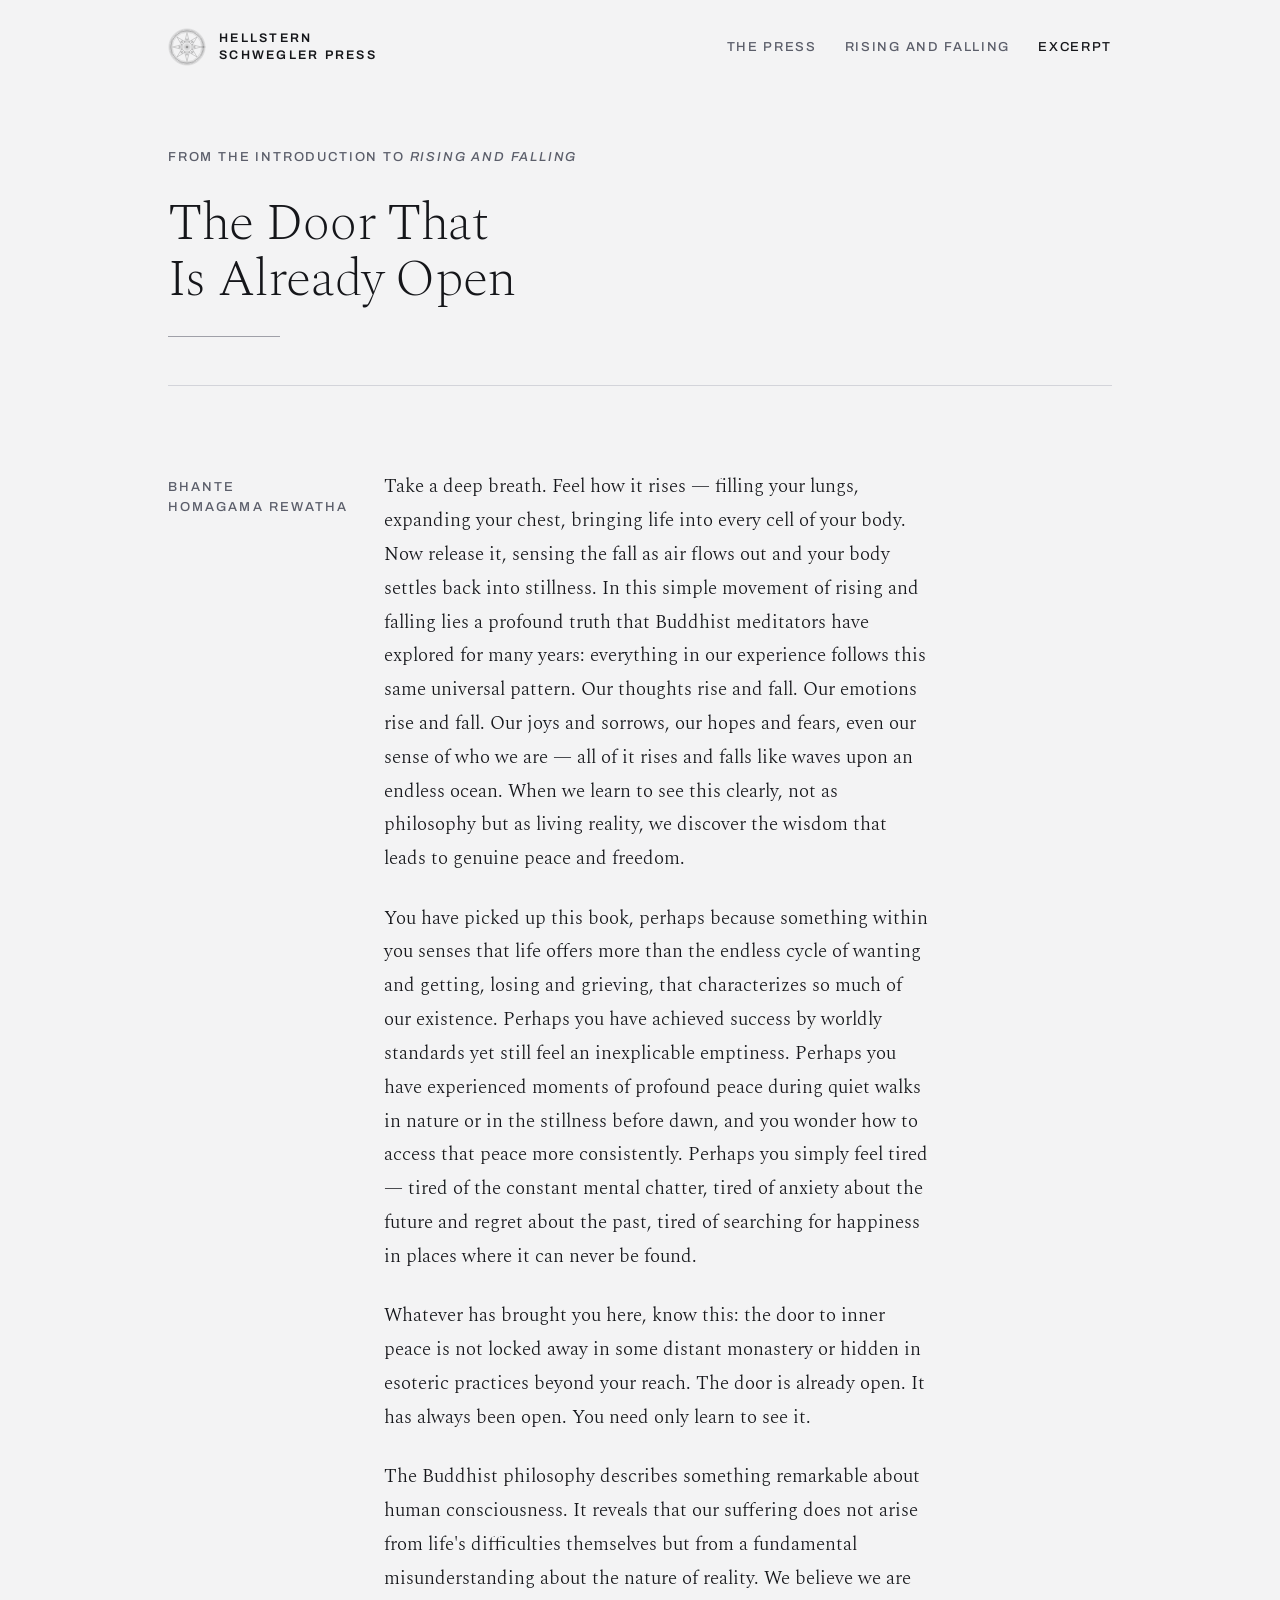
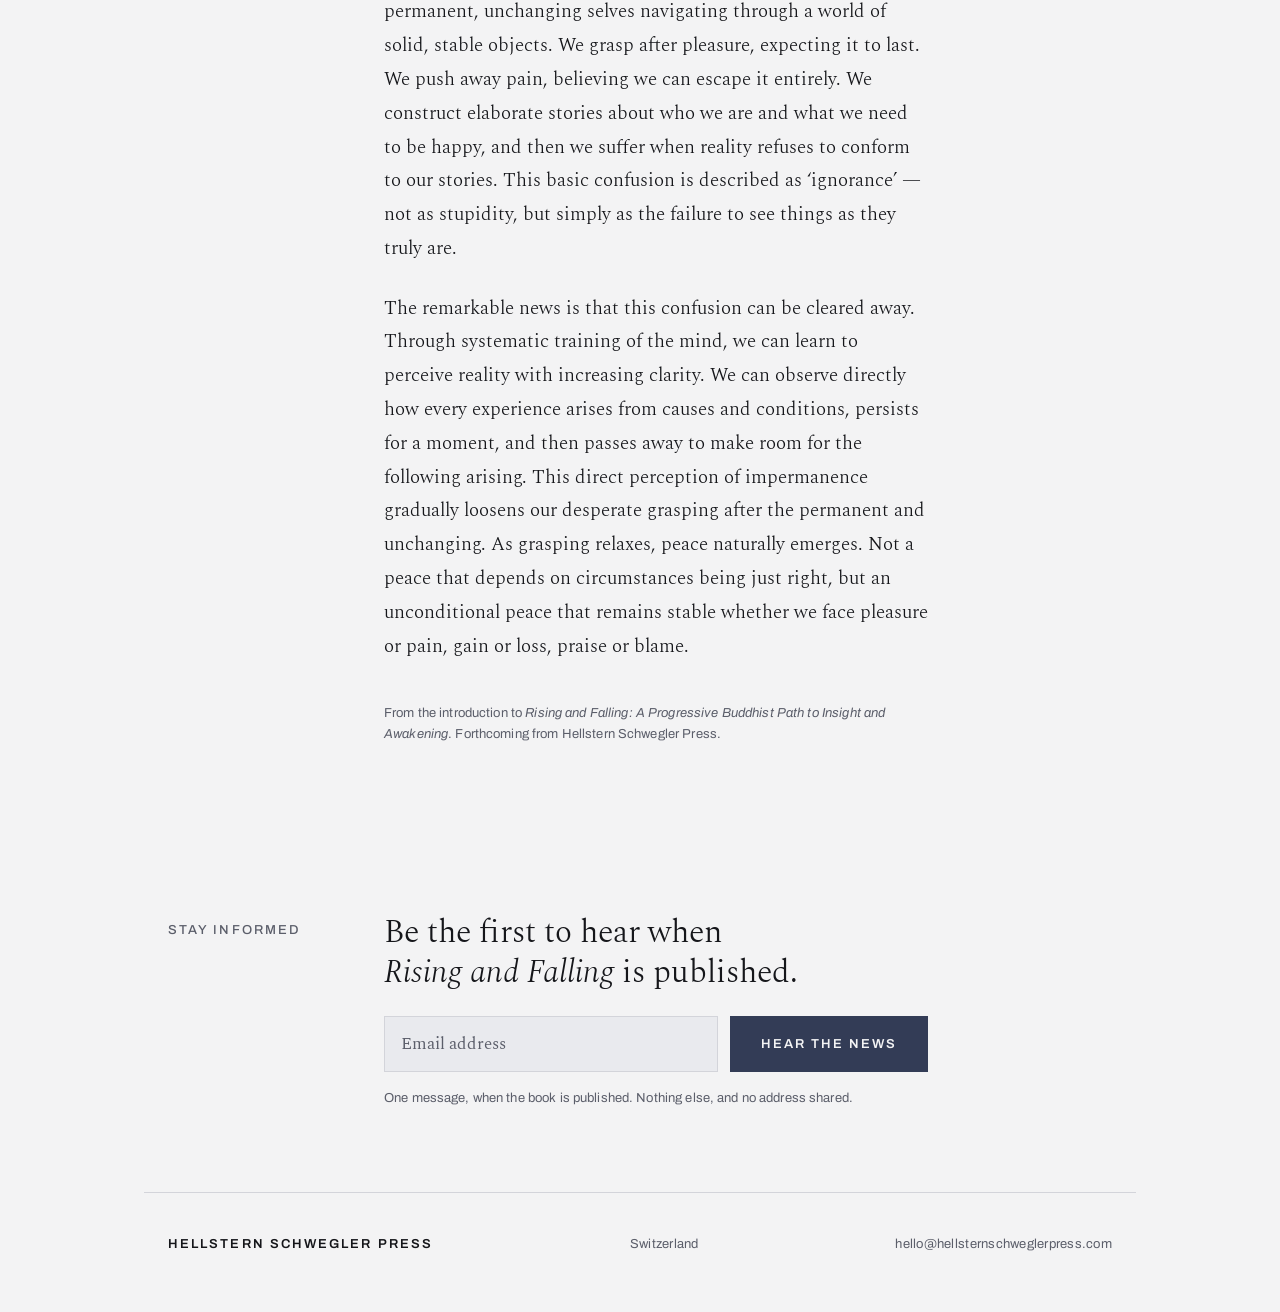
==== excerpt.html @ 14abaf6c "Hellstern Schwegler Press website Three static pages: the press, a coming soon page for Rising and F" ====
<!doctype html>
<html lang="en">
<head>
<meta charset="utf-8">
<meta name="viewport" content="width=device-width, initial-scale=1, viewport-fit=cover">
<title>The Door That Is Already Open</title>
<meta name="description" content="An excerpt from the introduction to Rising and Falling by Bhante Homagama Rewatha.">
<link rel="icon" href="assets/img/star-mandala-mono.svg">
<link rel="preconnect" href="https://fonts.googleapis.com">
<link rel="preconnect" href="https://fonts.gstatic.com" crossorigin>
<link rel="stylesheet" href="https://fonts.googleapis.com/css2?family=Archivo:wght@400;500;600&family=Spectral:ital,wght@0,200;0,300;0,400;1,300;1,400&display=swap">
<link rel="stylesheet" href="assets/css/site.css">
<meta property="og:title" content="The Door That Is Already Open">
<meta property="og:description" content="An excerpt from Rising and Falling by Bhante Homagama Rewatha.">
</head>
<body>

<header class="frame masthead">
  <a class="mark" href="index.html">
    <img src="assets/img/star-mandala-mono.svg" alt="" width="1000" height="1000">
    <span class="mark__name">Hellstern Schwegler Press</span>
  </a>
  <nav aria-label="Primary">
    <a href="index.html">The Press</a>
    <a href="rising-and-falling.html">Rising and Falling</a>
    <a href="excerpt.html" aria-current="page">Excerpt</a>
  </nav>
</header>

<main class="frame">

  <div class="hero" style="padding-block:clamp(3rem,7vw,5rem) clamp(2rem,4vw,3rem)">
    <p class="meta" style="margin:0">From the introduction to <em>Rising and Falling</em></p>
    <h1 class="t-display" style="max-width:16ch">The Door That Is Already Open</h1>
    <div class="breath" aria-hidden="true"></div>
  </div>

  <article class="section" style="border-top:1px solid var(--rule)">
    <p class="section__label">Bhante Homagama&nbsp;Rewatha</p>
    <div class="section__body">
      <div class="excerpt" style="border-left:0;padding-left:0">

        <p>
          Take a deep breath. Feel how it rises — filling your lungs, expanding
          your chest, bringing life into every cell of your body. Now release it,
          sensing the fall as air flows out and your body settles back into
          stillness. In this simple movement of rising and falling lies a profound
          truth that Buddhist meditators have explored for many years: everything
          in our experience follows this same universal pattern. Our thoughts rise
          and fall. Our emotions rise and fall. Our joys and sorrows, our hopes and
          fears, even our sense of who we are — all of it rises and falls like
          waves upon an endless ocean. When we learn to see this clearly, not as
          philosophy but as living reality, we discover the wisdom that leads to
          genuine peace and freedom.
        </p>

        <p>
          You have picked up this book, perhaps because something within you senses
          that life offers more than the endless cycle of wanting and getting,
          losing and grieving, that characterizes so much of our existence. Perhaps
          you have achieved success by worldly standards yet still feel an
          inexplicable emptiness. Perhaps you have experienced moments of profound
          peace during quiet walks in nature or in the stillness before dawn, and
          you wonder how to access that peace more consistently. Perhaps you simply
          feel tired — tired of the constant mental chatter, tired of anxiety about
          the future and regret about the past, tired of searching for happiness in
          places where it can never be found.
        </p>

        <p>
          Whatever has brought you here, know this: the door to inner peace is not
          locked away in some distant monastery or hidden in esoteric practices
          beyond your reach. The door is already open. It has always been open. You
          need only learn to see it.
        </p>

        <p>
          The Buddhist philosophy describes something remarkable about human
          consciousness. It reveals that our suffering does not arise from life's
          difficulties themselves but from a fundamental misunderstanding about the
          nature of reality. We believe we are permanent, unchanging selves
          navigating through a world of solid, stable objects. We grasp after
          pleasure, expecting it to last. We push away pain, believing we can
          escape it entirely. We construct elaborate stories about who we are and
          what we need to be happy, and then we suffer when reality refuses to
          conform to our stories. This basic confusion is described as
          &lsquo;ignorance&rsquo; — not as stupidity, but simply as the failure to
          see things as they truly are.
        </p>

        <p>
          The remarkable news is that this confusion can be cleared away. Through
          systematic training of the mind, we can learn to perceive reality with
          increasing clarity. We can observe directly how every experience arises
          from causes and conditions, persists for a moment, and then passes away
          to make room for the following arising. This direct perception of
          impermanence gradually loosens our desperate grasping after the permanent
          and unchanging. As grasping relaxes, peace naturally emerges. Not a peace
          that depends on circumstances being just right, but an unconditional
          peace that remains stable whether we face pleasure or pain, gain or loss,
          praise or blame.
        </p>

      </div>

      <p class="signup__note" style="margin-top:2.5rem">
        From the introduction to <em>Rising and Falling: A Progressive Buddhist Path
        to Insight and Awakening</em>. Forthcoming from Hellstern Schwegler Press.
      </p>
    </div>
  </article>

  <section class="section" id="hear-the-news" aria-labelledby="s-news">
    <h2 class="section__label" id="s-news">Stay informed</h2>
    <div class="section__body signup">
      <h3 class="t-head">Be the first to hear when <em>Rising and Falling</em> is published.</h3>
      <form data-signup novalidate>
        <label class="visually-hidden" for="email-excerpt">Email address</label>
        <div class="signup__form">
          <input id="email-excerpt" type="email" name="email" placeholder="Email address"
                 autocomplete="email" required>
          <button class="btn" type="submit">Hear the news</button>
        </div>
        <div class="hp" aria-hidden="true">
          <label for="website-excerpt">Leave this empty</label>
          <input id="website-excerpt" type="text" name="website" tabindex="-1" autocomplete="off">
        </div>
      </form>
      <p class="signup__status" data-signup-status role="status" aria-live="polite"></p>
      <p class="signup__note">
        One message, when the book is published. Nothing else, and no address shared.
      </p>
    </div>
  </section>

</main>

<footer class="frame colophon">
  <span class="colophon__name">Hellstern Schwegler Press</span>
  <span>Switzerland</span>
  <a href="#" data-contact="show">Contact</a>
</footer>

<script src="assets/js/config.js"></script>
<script src="assets/js/signup.js"></script>
</body>
</html>
---- assets/css/site.css ----
/* ===========================================================================
   Hellstern Schwegler Press — site stylesheet
   Palette note: the accent is not a decorative choice. #333C56 is sampled
   from the blue-black ballpoint ink in Bhante Rewatha's own notebook pages.
   =========================================================================== */

:root {
  /* light — cool Swiss paper stock, neutrals biased toward the ink */
  --paper:      #F3F3F4;
  --paper-2:    #E9EAEE;
  --ink:        #15161A;
  --ink-soft:   #5B5E6A;
  --pen:        #333C56;
  --pen-hover:  #1F2740;
  --rule:       #D3D4DA;
  --cover:      #FBFBFC;
  --cover-rule: #DBDCE2;
  --book-shadow: 0 1px 1px rgba(21,22,26,.05), 0 20px 44px -20px rgba(21,22,26,.30);
  --logo-invert: 0;

  --measure: 34rem;
  --frame: 62rem;
  --label-col: 10rem;

  --step--1: 0.8125rem;
  --step-0:  1.0625rem;
  --step-1:  1.1875rem;
  --step-2:  clamp(1.5rem, 1.1rem + 1.6vw, 2rem);
  --step-3:  clamp(2rem, 1.3rem + 3vw, 3.25rem);

  --serif: "Spectral", "Iowan Old Style", "Palatino Linotype", Palatino, Georgia, serif;
  --grotesk: "Archivo", "Helvetica Neue", Helvetica, Arial, sans-serif;
}

@media (prefers-color-scheme: dark) {
  :root:not([data-theme="light"]) {
    --paper:      #131418;
    --paper-2:    #1C1E24;
    --ink:        #E8E8EA;
    --ink-soft:   #9B9EAB;
    --pen:        #A9B2CC;
    --pen-hover:  #C7CEE4;
    --rule:       #2C2E36;
    --cover:      #1E212A;
    --cover-rule: #363A47;
    --book-shadow: 0 1px 1px rgba(0,0,0,.45), 0 20px 44px -20px rgba(0,0,0,.8);
    --logo-invert: 1;
  }
}

:root[data-theme="dark"] {
  --paper:      #131418;
  --paper-2:    #1C1E24;
  --ink:        #E8E8EA;
  --ink-soft:   #9B9EAB;
  --pen:        #A9B2CC;
  --pen-hover:  #C7CEE4;
  --rule:       #2C2E36;
  --cover:      #1E212A;
  --cover-rule: #363A47;
  --book-shadow: 0 1px 1px rgba(0,0,0,.45), 0 20px 44px -20px rgba(0,0,0,.8);
  --logo-invert: 1;
}

*, *::before, *::after { box-sizing: border-box; }

html { -webkit-text-size-adjust: 100%; }

body {
  margin: 0;
  background: var(--paper);
  color: var(--ink);
  font-family: var(--serif);
  font-size: var(--step-0);
  font-weight: 400;
  line-height: 1.72;
  -webkit-font-smoothing: antialiased;
  text-rendering: optimizeLegibility;
}

img { max-width: 100%; height: auto; display: block; }

a { color: var(--pen); text-decoration-thickness: 1px; text-underline-offset: 0.22em; }
a:hover { color: var(--pen-hover); }

:focus-visible {
  outline: 2px solid var(--pen);
  outline-offset: 3px;
  border-radius: 1px;
}

/* --- frame + section grid ------------------------------------------------ */

.frame {
  max-width: var(--frame);
  margin-inline: auto;
  padding-inline: 1.5rem;
}

.section {
  padding-block: clamp(3rem, 7vw, 5.25rem);
  border-top: 1px solid var(--rule);
}
.section:first-of-type { border-top: 0; }

/* Marginal running head — a Swiss editorial device, and it encodes the real
   section name rather than an invented number. Stacks above content on phones. */
.section__label {
  font-family: var(--grotesk);
  font-size: var(--step--1);
  font-weight: 500;
  letter-spacing: 0.16em;
  text-transform: uppercase;
  color: var(--ink-soft);
  margin: 0 0 1.25rem;
  line-height: 1.5;
}

.section__body { max-width: var(--measure); }
/* the author block carries a portrait beside its text and needs the extra room */
.section__body--wide { max-width: 42rem; }
.section__body > :first-child { margin-top: 0; }
.section__body > :last-child { margin-bottom: 0; }

@media (min-width: 60rem) {
  .section {
    display: grid;
    grid-template-columns: var(--label-col) minmax(0, 1fr);
    column-gap: 3.5rem;
  }
  .section__label { margin-bottom: 0; padding-top: 0.5rem; }
}

/* --- typography ---------------------------------------------------------- */

h1, h2, h3 { font-weight: 300; text-wrap: balance; }

.t-display {
  font-size: var(--step-3);
  font-weight: 200;
  line-height: 1.08;
  letter-spacing: -0.015em;
  margin: 0;
}

.t-head {
  font-size: var(--step-2);
  font-weight: 300;
  line-height: 1.24;
  margin: 0 0 1rem;
}

p { margin: 0 0 1.35em; }

.lede {
  font-size: var(--step-1);
  font-weight: 300;
  line-height: 1.62;
  color: var(--ink);
}

.muted { color: var(--ink-soft); }

.meta {
  font-family: var(--grotesk);
  font-size: var(--step--1);
  font-weight: 500;
  letter-spacing: 0.14em;
  text-transform: uppercase;
  color: var(--ink-soft);
}

.visually-hidden {
  position: absolute; width: 1px; height: 1px;
  padding: 0; margin: -1px; overflow: hidden;
  clip: rect(0 0 0 0); white-space: nowrap; border: 0;
}

/* --- masthead ------------------------------------------------------------ */

.masthead {
  display: flex;
  align-items: center;
  justify-content: space-between;
  gap: 1.5rem;
  flex-wrap: wrap;
  padding-block: 1.75rem 0;
}

.mark {
  display: inline-flex;
  align-items: center;
  gap: 0.85rem;
  text-decoration: none;
  color: inherit;
}
.mark img {
  width: 2.35rem;
  height: 2.35rem;
  filter: invert(var(--logo-invert));
}
.mark__name {
  font-family: var(--grotesk);
  font-size: 0.78rem;
  font-weight: 600;
  letter-spacing: 0.18em;
  text-transform: uppercase;
  line-height: 1.35;
  max-width: 11rem;
}

.masthead nav {
  display: flex;
  gap: 0.9rem 1.5rem;
  flex-wrap: wrap;
}
@media (min-width: 45rem) { .masthead nav { gap: 1.75rem; } }
.masthead nav a {
  font-family: var(--grotesk);
  font-size: var(--step--1);
  font-weight: 500;
  letter-spacing: 0.13em;
  text-transform: uppercase;
  color: var(--ink-soft);
  text-decoration: none;
}
.masthead nav a:hover,
.masthead nav a[aria-current="page"] { color: var(--ink); }

/* --- hero ---------------------------------------------------------------- */

.hero {
  padding-block: clamp(3.5rem, 9vw, 7rem) clamp(3rem, 6vw, 4.5rem);
  display: flex;
  flex-direction: column;
  align-items: flex-start;
  gap: 1.75rem;
}

/* Bhante's own hand, lifted from the notebook pages of the illustrations. */
.hero__hand {
  width: min(100%, 30rem);
  filter: invert(var(--logo-invert));
}
.hero__byline {
  font-size: var(--step-1);
  font-weight: 300;
  font-style: italic;
  color: var(--ink-soft);
  margin: 0;
}

/* The one moving element on the page: a hairline that rises and falls at the
   pace of a slow breath — 4s in, 5.5s out. It is the book's title, drawn. */
.breath {
  width: 7rem;
  height: 1px;
  background: var(--ink-soft);
  opacity: 0.55;
  transform-origin: center;
  animation: breath 9.5s ease-in-out infinite;
}

@keyframes breath {
  0%   { transform: translateY(5px);  opacity: 0.30; }
  42%  { transform: translateY(-5px); opacity: 0.70; }
  100% { transform: translateY(5px);  opacity: 0.30; }
}

@media (prefers-reduced-motion: reduce) {
  .breath { animation: none; opacity: 0.55; transform: none; }
  * { animation-duration: 0.01ms !important; transition-duration: 0.01ms !important; }
}

.status {
  font-family: var(--grotesk);
  font-size: var(--step--1);
  font-weight: 500;
  letter-spacing: 0.22em;
  text-transform: uppercase;
  color: var(--ink);
  margin: 0;
}

/* --- buttons ------------------------------------------------------------- */

.btn {
  display: inline-block;
  font-family: var(--grotesk);
  font-size: var(--step--1);
  font-weight: 600;
  letter-spacing: 0.15em;
  text-transform: uppercase;
  padding: 0.9rem 1.9rem;
  border: 1px solid var(--pen);
  background: var(--pen);
  color: var(--paper);
  text-decoration: none;
  cursor: pointer;
  transition: background 160ms ease, border-color 160ms ease;
}
.btn:hover { background: var(--pen-hover); border-color: var(--pen-hover); color: var(--paper); }

.link-arrow {
  font-family: var(--grotesk);
  font-size: var(--step--1);
  font-weight: 500;
  letter-spacing: 0.12em;
  text-transform: uppercase;
  text-decoration: none;
  display: inline-flex;
  align-items: center;
  gap: 0.55rem;
}
.link-arrow::after { content: "→"; transition: transform 160ms ease; }
.link-arrow:hover::after { transform: translateX(3px); }

/* --- excerpt ------------------------------------------------------------- */

.excerpt {
  border-left: 1px solid var(--rule);
  padding-left: clamp(1.25rem, 4vw, 2.25rem);
  font-size: var(--step-1);
  font-weight: 300;
  line-height: 1.78;
}
.excerpt p:last-of-type { margin-bottom: 0; }

/* --- author -------------------------------------------------------------- */

.author {
  display: grid;
  gap: 1.75rem clamp(1.5rem, 4vw, 2.5rem);
  grid-template-columns: 1fr;
  align-items: start;
  max-width: 40rem;
}
@media (min-width: 34rem) {
  .author { grid-template-columns: 11rem minmax(0, 1fr); }
}

.portrait {
  aspect-ratio: 4 / 5;
  max-width: 100%;
  background: var(--paper-2);
  object-fit: cover;
  filter: grayscale(1) contrast(0.95);
}

.portrait--empty {
  display: grid;
  place-items: center;
  border: 1px solid var(--rule);
  color: var(--ink-soft);
  font-family: var(--grotesk);
  font-size: 0.68rem;
  font-weight: 500;
  letter-spacing: 0.14em;
  text-transform: uppercase;
  text-align: center;
  padding: 1rem;
  line-height: 1.6;
}

/* --- publication data ---------------------------------------------------- */

.coldata {
  display: grid;
  grid-template-columns: minmax(6.5rem, 9rem) minmax(0, 1fr);
  gap: 0.3rem 1.5rem;
  margin: 0;
  font-size: var(--step--1);
}
.coldata dt {
  font-family: var(--grotesk);
  font-weight: 500;
  letter-spacing: 0.12em;
  text-transform: uppercase;
  color: var(--ink-soft);
  padding-top: 0.28rem;
}
.coldata dd {
  margin: 0;
  font-family: var(--serif);
  font-size: var(--step-0);
  line-height: 1.6;
}

/* --- signup -------------------------------------------------------------- */

.signup { max-width: var(--measure); }

.signup__form {
  display: flex;
  flex-wrap: wrap;
  gap: 0.75rem;
  margin-top: 1.5rem;
}

.signup__form input[type="email"] {
  flex: 1 1 15rem;
  min-width: 0;
  font-family: var(--serif);
  font-size: var(--step-0);
  color: var(--ink);
  background: var(--paper-2);
  border: 1px solid var(--rule);
  padding: 0.85rem 1rem;
}
.signup__form input[type="email"]::placeholder { color: var(--ink-soft); opacity: 1; }
.signup__form input[type="email"]:focus { border-color: var(--pen); }

.signup__note {
  font-size: var(--step--1);
  color: var(--ink-soft);
  margin: 1rem 0 0;
  font-family: var(--grotesk);
  font-weight: 400;
  letter-spacing: 0.01em;
  line-height: 1.6;
}

.signup__status {
  margin: 1rem 0 0;
  font-size: var(--step-0);
  font-style: italic;
  color: var(--ink);
}
.signup__status[data-state="error"] { color: var(--ink); font-style: normal; }

/* honeypot */
.hp { position: absolute; left: -9999px; width: 1px; height: 1px; overflow: hidden; }

/* --- catalogue entry (press home) --------------------------------------- */

.entry {
  display: block;
  text-decoration: none;
  color: inherit;
  padding-block: 0.5rem;
}
.entry__hand {
  width: min(100%, 22rem);
  filter: invert(var(--logo-invert));
  margin-bottom: 1.1rem;
}
.entry:hover .link-arrow::after { transform: translateX(3px); }

/* --- colophon ------------------------------------------------------------ */

.colophon {
  border-top: 1px solid var(--rule);
  padding-block: 2.5rem 3.5rem;
  display: flex;
  flex-wrap: wrap;
  gap: 1.5rem 3rem;
  align-items: baseline;
  justify-content: space-between;
  font-family: var(--grotesk);
  font-size: var(--step--1);
  color: var(--ink-soft);
  letter-spacing: 0.02em;
}
.colophon a { color: var(--ink-soft); text-decoration: none; }
.colophon a:hover { color: var(--ink); }
.colophon__name {
  font-weight: 600;
  letter-spacing: 0.16em;
  text-transform: uppercase;
  color: var(--ink);
}


/* --- the book -------------------------------------------------------------
   Trim is 2:3 — the real 6 × 9 inch page size of the printed edition. Cover
   text is sized in container units, so one piece of markup holds up at hero
   size and at catalogue size without a second set of rules. */

.book {
  position: relative;
  width: min(100%, 21.5rem);
  margin: 0;
  container-type: inline-size;
}

.book--sm { width: min(100%, 13.5rem); }

.book__cover {
  position: relative;
  aspect-ratio: 2 / 3;
  max-width: 100%;
  background: var(--cover);
  border: 1px solid var(--cover-rule);
  box-shadow: var(--book-shadow);
}

/* the inset keyline a bound cover is usually blinded or foiled with */
.book__inner {
  position: absolute;
  inset: 6.5%;
  border: 1px solid var(--cover-rule);
  padding: 8% 7%;
  display: flex;
  flex-direction: column;
  align-items: center;
  justify-content: space-between;
  gap: 4cqw;
  text-align: center;
}

.book__spacer { height: 0; }

.book__title { margin: 0; font-weight: 300; line-height: 1; width: 100%; }

.book__hand {
  width: 88%;
  margin: 0 auto;
  filter: invert(var(--logo-invert));
}

.book__sub {
  display: block;
  margin: 6cqw auto 0;
  max-width: 24ch;
  font-family: var(--serif);
  font-style: italic;
  font-weight: 300;
  color: var(--ink-soft);
  font-size: 0.7rem;
  font-size: 3.4cqw;
  line-height: 1.5;
  letter-spacing: 0.01em;
}

.book__foot {
  display: flex;
  flex-direction: column;
  align-items: center;
}

.book__author {
  margin: 0;
  font-family: var(--grotesk);
  font-weight: 500;
  letter-spacing: 0.15em;
  text-transform: uppercase;
  color: var(--ink);
  font-size: 0.58rem;
  font-size: 2.9cqw;
  line-height: 1.6;
}

.book__mark {
  width: 12cqw;
  margin-top: 7cqw;
  opacity: 0.7;
  filter: invert(var(--logo-invert));
}

/* --- hero built around the book ------------------------------------------ */

.hero--book {
  display: grid;
  grid-template-columns: minmax(0, 1fr);
  gap: clamp(2.25rem, 5vw, 3.25rem);
  align-items: center;
  justify-items: start;
}

@media (min-width: 52rem) {
  .hero--book {
    grid-template-columns: minmax(0, 21.5rem) minmax(0, 1fr);
    gap: clamp(3rem, 7vw, 5rem);
  }
}

.hero__aside {
  display: flex;
  flex-direction: column;
  align-items: flex-start;
  gap: 1.75rem;
  max-width: 27rem;
}

/* --- catalogue entry, cover beside the note ------------------------------ */

.entry--book {
  display: grid;
  grid-template-columns: minmax(0, 1fr);
  gap: 1.75rem;
  align-items: start;
}

@media (min-width: 38rem) {
  .entry--book {
    grid-template-columns: 13.5rem minmax(0, 1fr);
    gap: 2.5rem;
  }
}
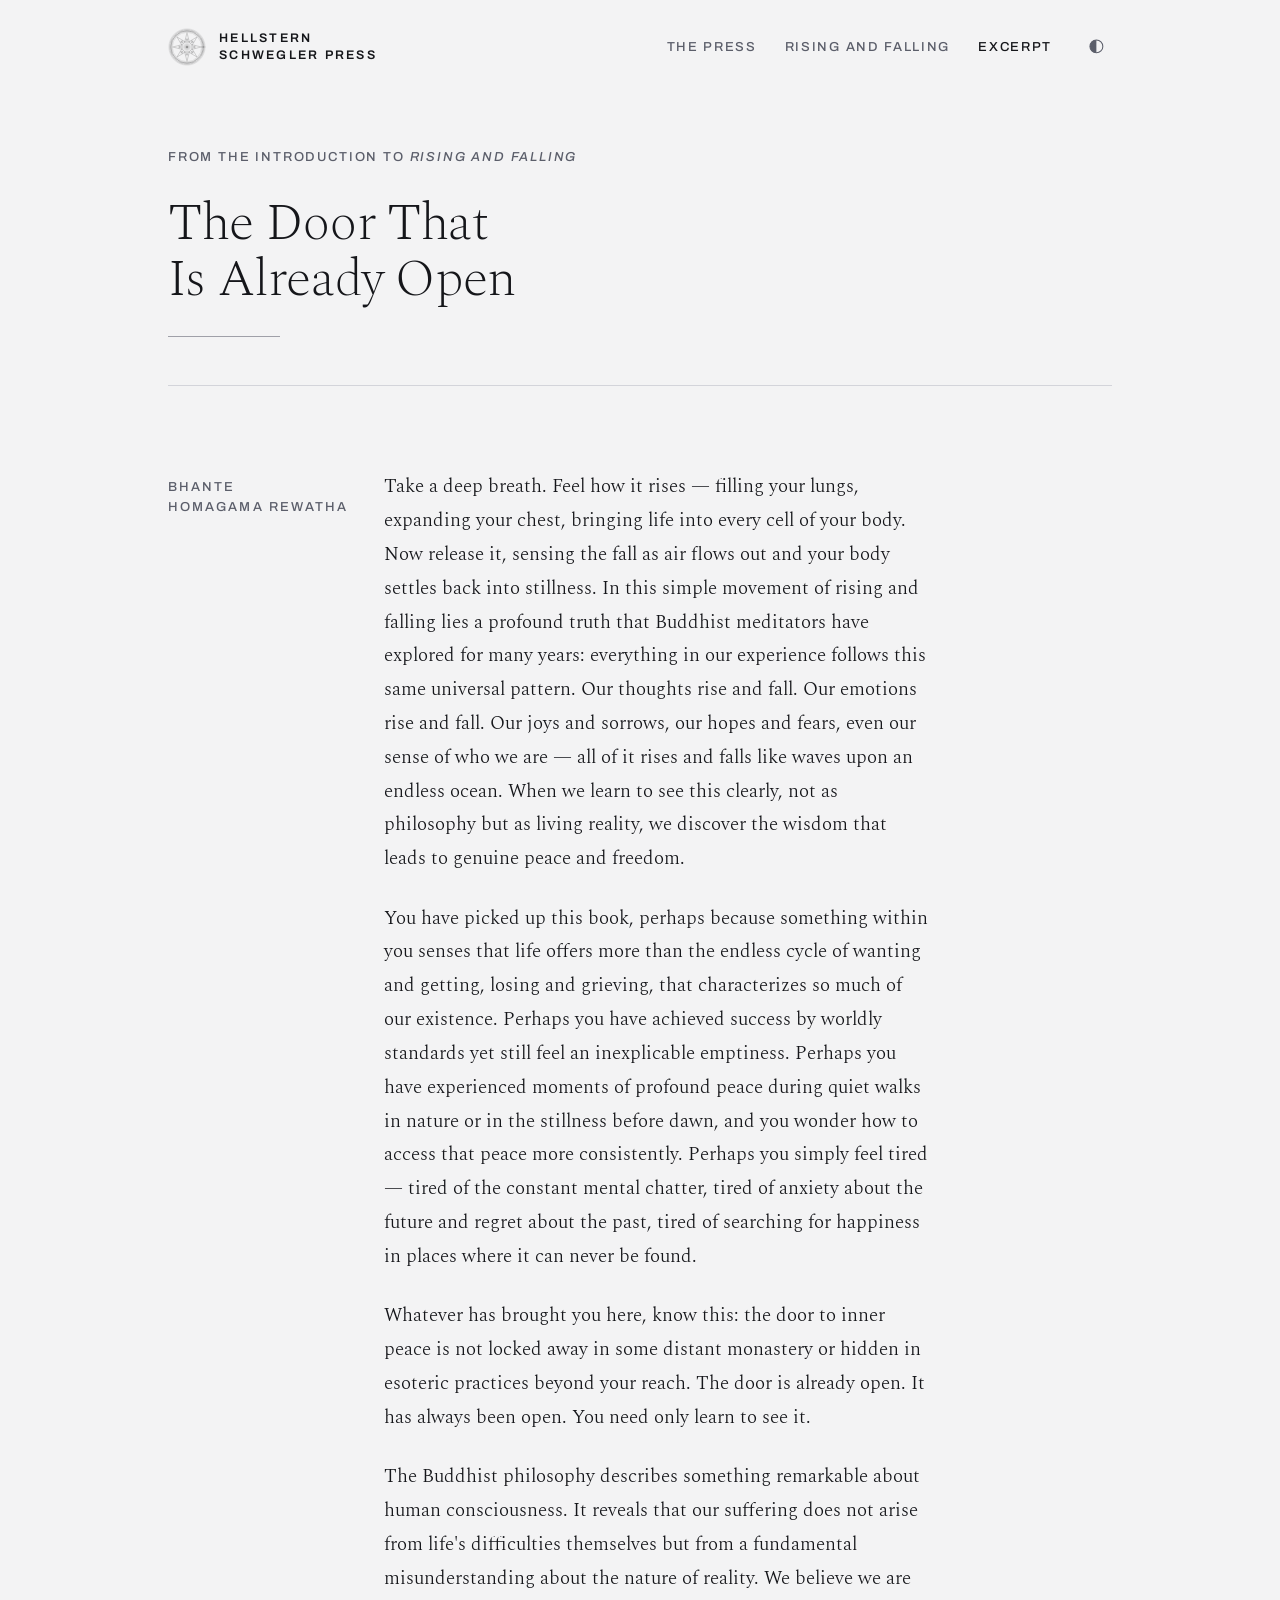
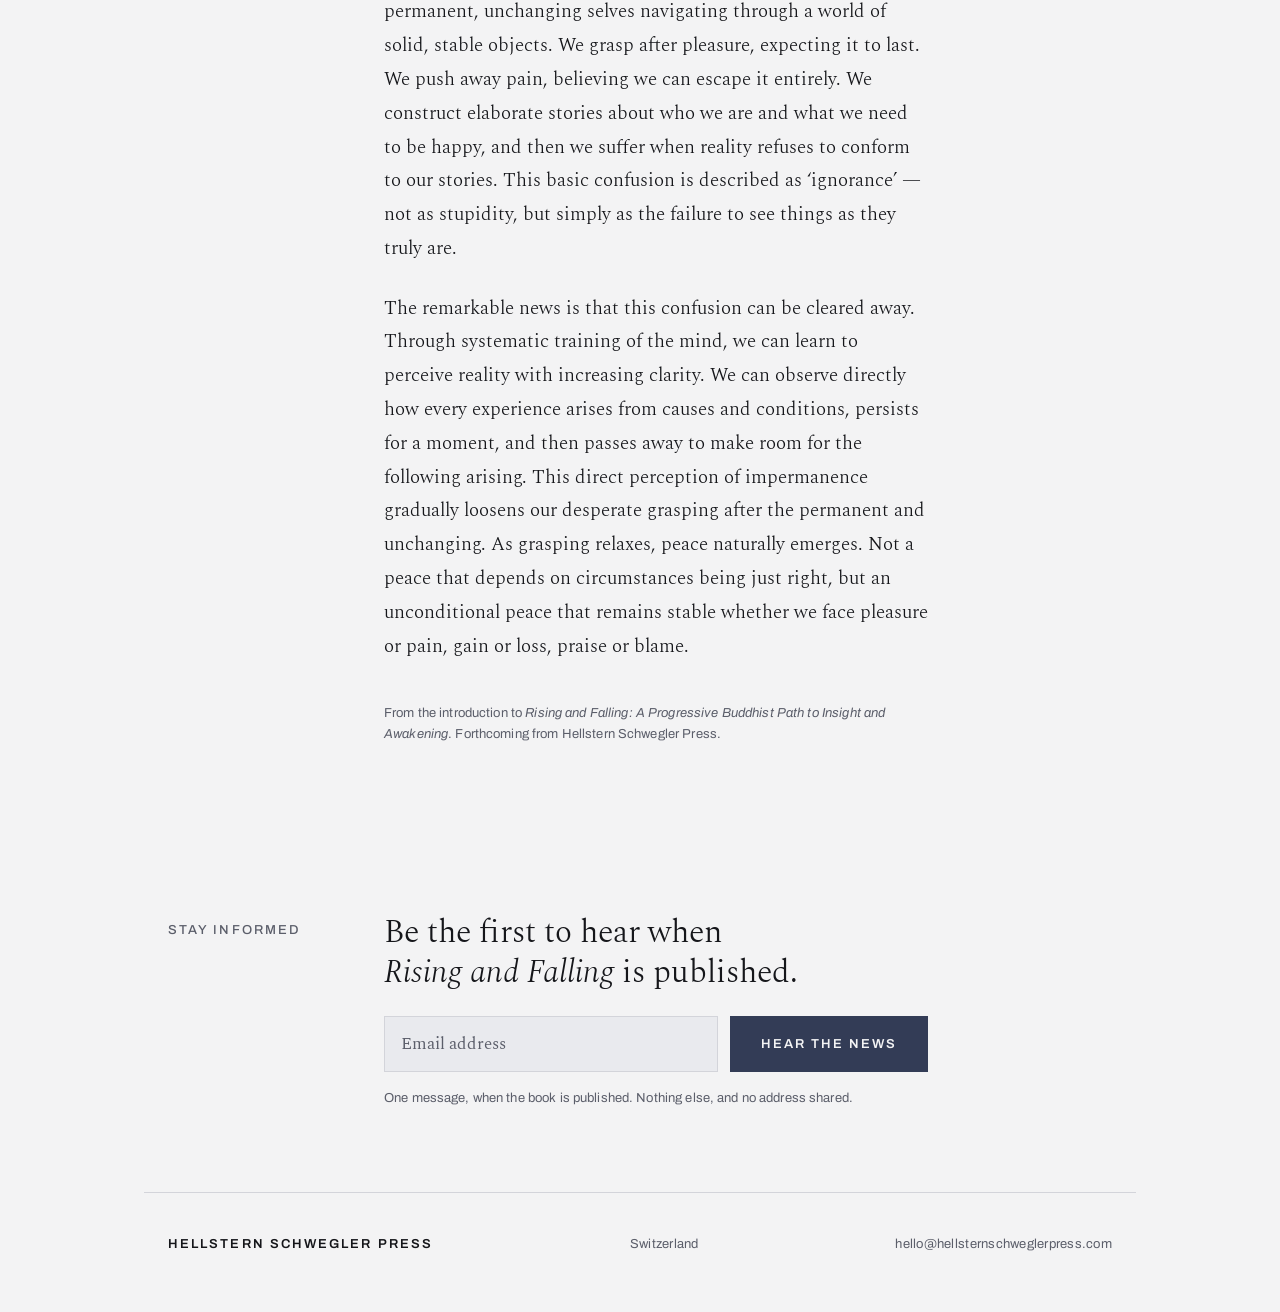
==== commit 57fda348: "Add a theme toggle so readers can choose light or dark Both themes were already defined, but the pag" ====
--- a/excerpt.html
+++ b/excerpt.html
@@ -6,6 +6,10 @@
 <title>The Door That Is Already Open</title>
 <meta name="description" content="An excerpt from the introduction to Rising and Falling by Bhante Homagama Rewatha.">
 <link rel="icon" href="assets/img/star-mandala-mono.svg">
+<script>
+(function(){try{var t=localStorage.getItem("hsp-theme");
+if(t==="dark"||t==="light")document.documentElement.setAttribute("data-theme",t);}catch(e){}})();
+</script>
 <link rel="preconnect" href="https://fonts.googleapis.com">
 <link rel="preconnect" href="https://fonts.gstatic.com" crossorigin>
 <link rel="stylesheet" href="https://fonts.googleapis.com/css2?family=Archivo:wght@400;500;600&family=Spectral:ital,wght@0,200;0,300;0,400;1,300;1,400&display=swap">
@@ -20,11 +24,20 @@
     <img src="assets/img/star-mandala-mono.svg" alt="" width="1000" height="1000">
     <span class="mark__name">Hellstern Schwegler Press</span>
   </a>
-  <nav aria-label="Primary">
+  <div class="masthead__end">
+    <nav aria-label="Primary">
     <a href="index.html">The Press</a>
     <a href="rising-and-falling.html">Rising and Falling</a>
     <a href="excerpt.html" aria-current="page">Excerpt</a>
-  </nav>
+    </nav>
+    <button class="theme-toggle" type="button" data-theme-toggle
+            aria-label="Switch to dark theme" title="Switch to dark theme">
+      <svg class="theme-toggle__icon" viewBox="0 0 24 24" aria-hidden="true" focusable="false">
+        <circle cx="12" cy="12" r="9.2" fill="none" stroke="currentColor" stroke-width="1.5"></circle>
+        <path d="M12 2.8 A9.2 9.2 0 0 0 12 21.2 Z" fill="currentColor"></path>
+      </svg>
+    </button>
+  </div>
 </header>
 
 <main class="frame">
@@ -141,6 +154,7 @@
   <a href="#" data-contact="show">Contact</a>
 </footer>
 
+<script src="assets/js/theme.js"></script>
 <script src="assets/js/config.js"></script>
 <script src="assets/js/signup.js"></script>
 </body>
--- a/assets/css/site.css
+++ b/assets/css/site.css
@@ -17,6 +17,7 @@
   --cover-rule: #DBDCE2;
   --book-shadow: 0 1px 1px rgba(21,22,26,.05), 0 20px 44px -20px rgba(21,22,26,.30);
   --logo-invert: 0;
+  color-scheme: light;
 
   --measure: 34rem;
   --frame: 62rem;
@@ -45,6 +46,7 @@
     --cover-rule: #363A47;
     --book-shadow: 0 1px 1px rgba(0,0,0,.45), 0 20px 44px -20px rgba(0,0,0,.8);
     --logo-invert: 1;
+    color-scheme: dark;
   }
 }
 
@@ -60,7 +62,10 @@
   --cover-rule: #363A47;
   --book-shadow: 0 1px 1px rgba(0,0,0,.45), 0 20px 44px -20px rgba(0,0,0,.8);
   --logo-invert: 1;
-}
+  color-scheme: dark;
+}
+
+:root[data-theme="light"] { color-scheme: light; }
 
 *, *::before, *::after { box-sizing: border-box; }
 
@@ -597,3 +602,48 @@
     gap: 2.5rem;
   }
 }
+
+
+/* --- theme toggle ---------------------------------------------------------
+   Half-filled disc: it turns over to show the other half. No stored choice
+   means the page keeps following the reader's system setting. */
+
+.masthead__end {
+  display: flex;
+  align-items: center;
+  gap: 1.25rem 1.75rem;
+  flex-wrap: wrap;
+}
+
+.theme-toggle {
+  display: inline-flex;
+  align-items: center;
+  justify-content: center;
+  width: 2rem;
+  height: 2rem;
+  padding: 0;
+  border: 0;
+  background: none;
+  color: var(--ink-soft);
+  cursor: pointer;
+  flex: none;
+  transition: color 160ms ease;
+}
+.theme-toggle:hover { color: var(--ink); }
+
+.theme-toggle__icon {
+  width: 1.05rem;
+  height: 1.05rem;
+  display: block;
+  transition: transform 420ms cubic-bezier(.4, 0, .2, 1);
+}
+
+@media (prefers-color-scheme: dark) {
+  :root:not([data-theme="light"]) .theme-toggle__icon { transform: rotate(180deg); }
+}
+:root[data-theme="dark"] .theme-toggle__icon { transform: rotate(180deg); }
+:root[data-theme="light"] .theme-toggle__icon { transform: none; }
+
+@media (prefers-reduced-motion: reduce) {
+  .theme-toggle__icon { transition: none; }
+}
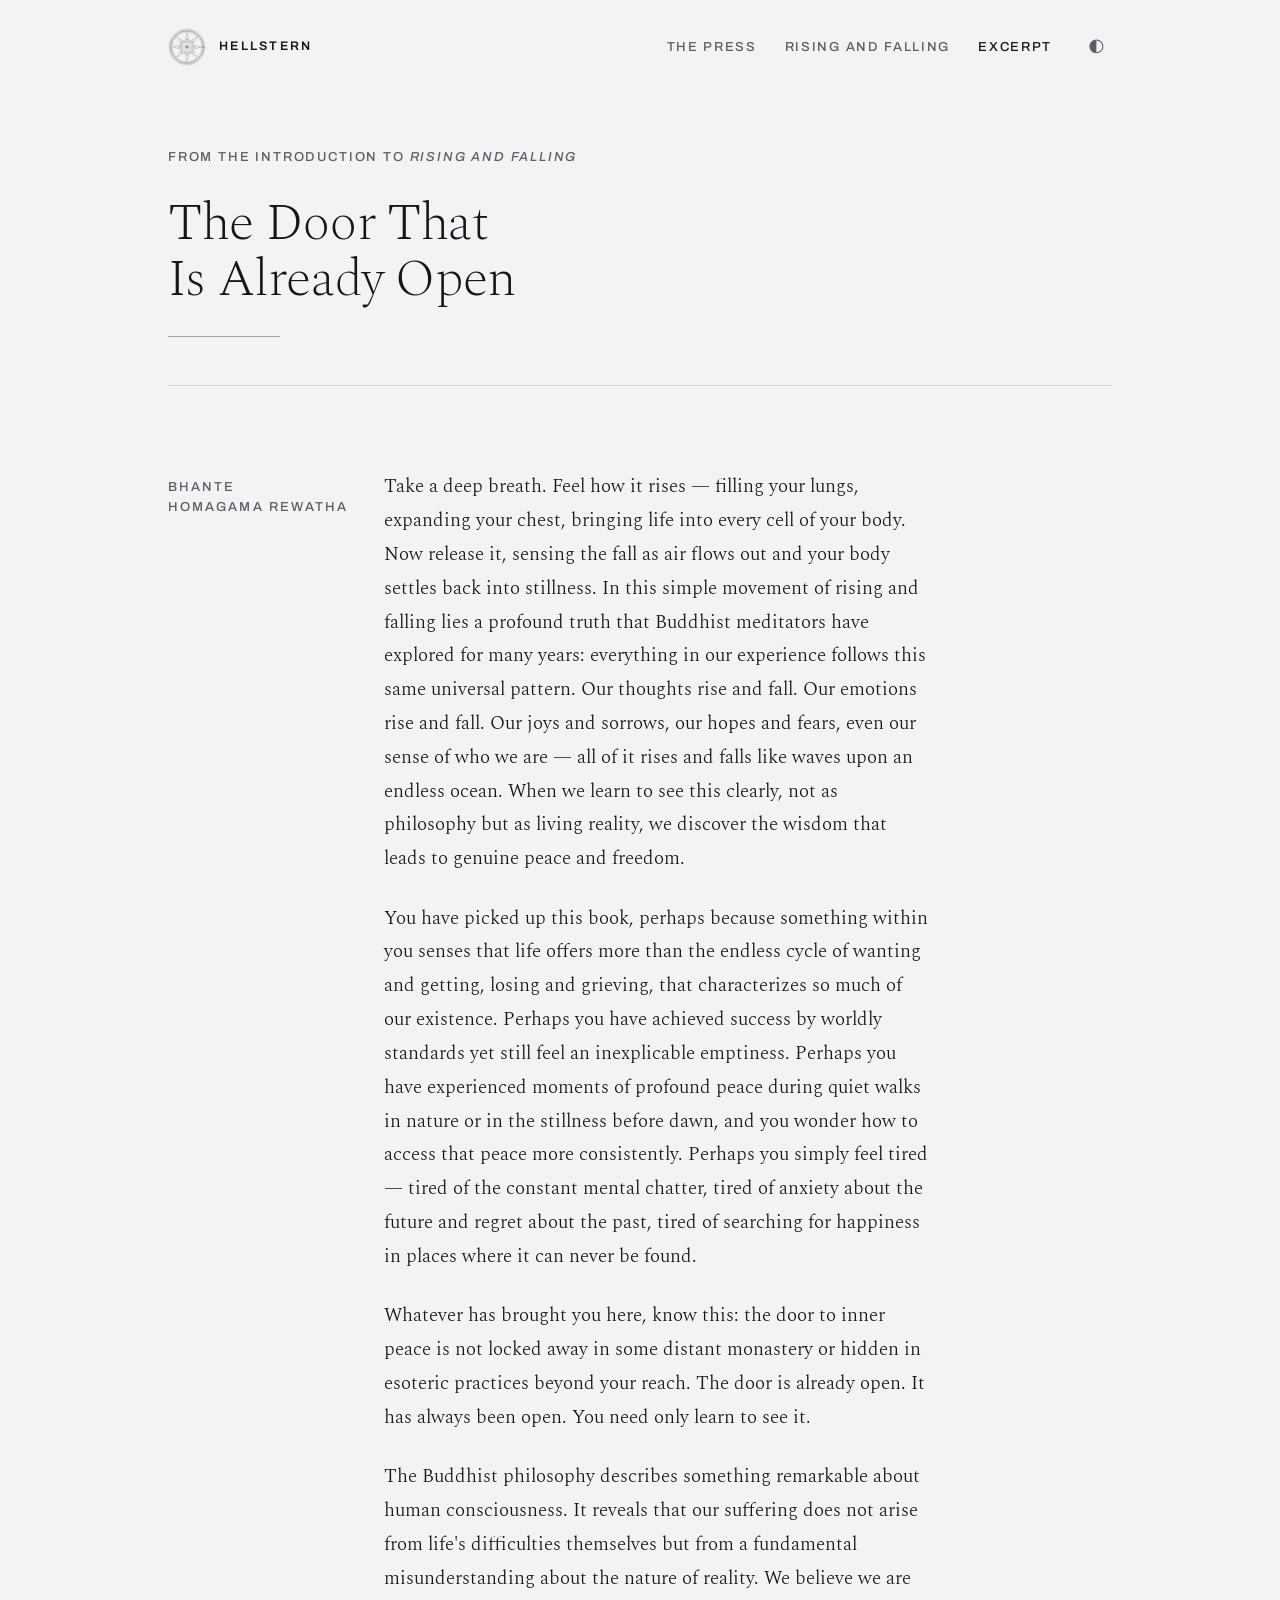
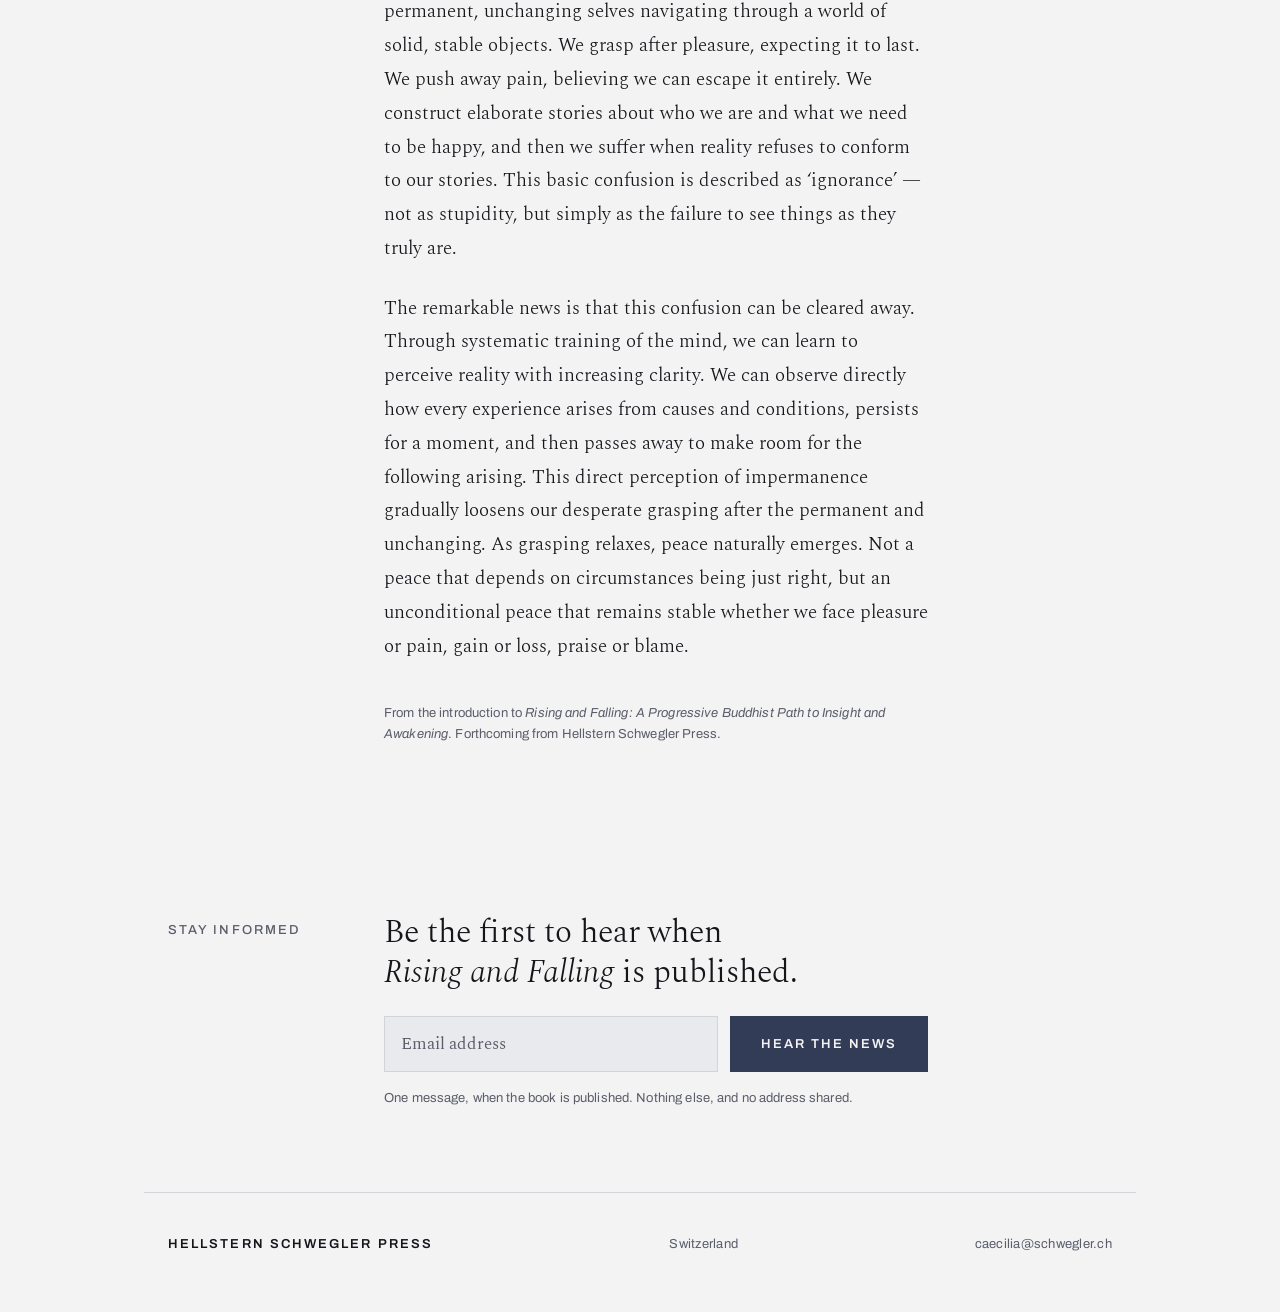
==== commit 7e0225c4: "Shorten the masthead to Hellstern and add a mobile menu The wordmark is now just Hellstern. The full" ====
--- a/excerpt.html
+++ b/excerpt.html
@@ -14,6 +14,11 @@
 <link rel="preconnect" href="https://fonts.gstatic.com" crossorigin>
 <link rel="stylesheet" href="https://fonts.googleapis.com/css2?family=Archivo:wght@400;500;600&family=Spectral:ital,wght@0,200;0,300;0,400;1,300;1,400&display=swap">
 <link rel="stylesheet" href="assets/css/site.css">
+<noscript><style>
+.masthead__nav[data-collapsed]{display:flex}
+.nav-toggle{display:none}
+</style></noscript>
+
 <meta property="og:title" content="The Door That Is Already Open">
 <meta property="og:description" content="An excerpt from Rising and Falling by Bhante Homagama Rewatha.">
 </head>
@@ -22,10 +27,10 @@
 <header class="frame masthead">
   <a class="mark" href="index.html">
     <img src="assets/img/star-mandala-mono.svg" alt="" width="1000" height="1000">
-    <span class="mark__name">Hellstern Schwegler Press</span>
+    <span class="mark__name">Hellstern</span>
   </a>
   <div class="masthead__end">
-    <nav aria-label="Primary">
+    <nav id="site-nav" class="masthead__nav" data-collapsed aria-label="Primary">
     <a href="index.html">The Press</a>
     <a href="rising-and-falling.html">Rising and Falling</a>
     <a href="excerpt.html" aria-current="page">Excerpt</a>
@@ -35,6 +40,14 @@
       <svg class="theme-toggle__icon" viewBox="0 0 24 24" aria-hidden="true" focusable="false">
         <circle cx="12" cy="12" r="9.2" fill="none" stroke="currentColor" stroke-width="1.5"></circle>
         <path d="M12 2.8 A9.2 9.2 0 0 0 12 21.2 Z" fill="currentColor"></path>
+      </svg>
+    </button>
+    <button class="nav-toggle" type="button" data-nav-toggle
+            aria-expanded="false" aria-controls="site-nav" aria-label="Open menu">
+      <svg class="nav-toggle__icon" viewBox="0 0 24 24" aria-hidden="true" focusable="false">
+        <line x1="3.5" y1="7" x2="20.5" y2="7"></line>
+        <line x1="3.5" y1="12" x2="20.5" y2="12"></line>
+        <line x1="3.5" y1="17" x2="20.5" y2="17"></line>
       </svg>
     </button>
   </div>
@@ -155,6 +168,7 @@
 </footer>
 
 <script src="assets/js/theme.js"></script>
+<script src="assets/js/nav.js"></script>
 <script src="assets/js/config.js"></script>
 <script src="assets/js/signup.js"></script>
 </body>
--- a/assets/css/site.css
+++ b/assets/css/site.css
@@ -184,6 +184,7 @@
 /* --- masthead ------------------------------------------------------------ */
 
 .masthead {
+  position: relative;
   display: flex;
   align-items: center;
   justify-content: space-between;
@@ -211,16 +212,14 @@
   letter-spacing: 0.18em;
   text-transform: uppercase;
   line-height: 1.35;
-  max-width: 11rem;
-}
-
-.masthead nav {
-  display: flex;
-  gap: 0.9rem 1.5rem;
+}
+
+.masthead__nav {
+  display: flex;
+  gap: 1.75rem;
   flex-wrap: wrap;
 }
-@media (min-width: 45rem) { .masthead nav { gap: 1.75rem; } }
-.masthead nav a {
+.masthead__nav a {
   font-family: var(--grotesk);
   font-size: var(--step--1);
   font-weight: 500;
@@ -229,8 +228,8 @@
   color: var(--ink-soft);
   text-decoration: none;
 }
-.masthead nav a:hover,
-.masthead nav a[aria-current="page"] { color: var(--ink); }
+.masthead__nav a:hover,
+.masthead__nav a[aria-current="page"] { color: var(--ink); }
 
 /* --- hero ---------------------------------------------------------------- */
 
@@ -349,7 +348,6 @@
   max-width: 100%;
   background: var(--paper-2);
   object-fit: cover;
-  filter: grayscale(1) contrast(0.95);
 }
 
 .portrait--empty {
@@ -647,3 +645,77 @@
 @media (prefers-reduced-motion: reduce) {
   .theme-toggle__icon { transition: none; }
 }
+
+
+/* --- mobile menu ----------------------------------------------------------
+   Below 46rem the three links no longer sit beside the wordmark, so they
+   collapse into a panel. The nav ships marked collapsed and JS owns the state;
+   the <noscript> block in each page unhides it when scripting is off, so the
+   site is never left without navigation. */
+
+.nav-toggle {
+  display: inline-flex;
+  align-items: center;
+  justify-content: center;
+  width: 2rem;
+  height: 2rem;
+  padding: 0;
+  border: 0;
+  background: none;
+  color: var(--ink-soft);
+  cursor: pointer;
+  flex: none;
+  transition: color 160ms ease;
+}
+.nav-toggle:hover { color: var(--ink); }
+
+.nav-toggle__icon { width: 1.1rem; height: 1.1rem; display: block; }
+.nav-toggle__icon line {
+  stroke: currentColor;
+  stroke-width: 1.6;
+  stroke-linecap: round;
+  transform-origin: 12px 12px;
+  transition: transform 260ms cubic-bezier(.4, 0, .2, 1), opacity 160ms ease;
+}
+
+/* the three rules fold into a cross */
+.nav-toggle[aria-expanded="true"] .nav-toggle__icon line:nth-of-type(1) {
+  transform: translateY(5px) rotate(45deg);
+}
+.nav-toggle[aria-expanded="true"] .nav-toggle__icon line:nth-of-type(2) { opacity: 0; }
+.nav-toggle[aria-expanded="true"] .nav-toggle__icon line:nth-of-type(3) {
+  transform: translateY(-5px) rotate(-45deg);
+}
+
+@media (max-width: 45.999rem) {
+  .masthead__nav {
+    position: absolute;
+    top: calc(100% + 0.85rem);
+    right: 1.5rem;
+    z-index: 20;
+    flex-direction: column;
+    flex-wrap: nowrap;
+    align-items: stretch;
+    gap: 0;
+    min-width: 12.5rem;
+    padding-block: 0.4rem;
+    background: var(--paper);
+    border: 1px solid var(--rule);
+    box-shadow: var(--book-shadow);
+  }
+  .masthead__nav[data-collapsed] { display: none; }
+  .masthead__nav a {
+    padding: 0.75rem 1.35rem;
+  }
+  .masthead__nav a[aria-current="page"] { color: var(--ink); }
+}
+
+@media (min-width: 46rem) {
+  .nav-toggle { display: none; }
+  /* the attribute is JS state for the panel only; inline links ignore it */
+  .masthead__nav[data-collapsed] { display: flex; }
+}
+
+@media (prefers-reduced-motion: reduce) {
+  .nav-toggle__icon line { transition: none; }
+}
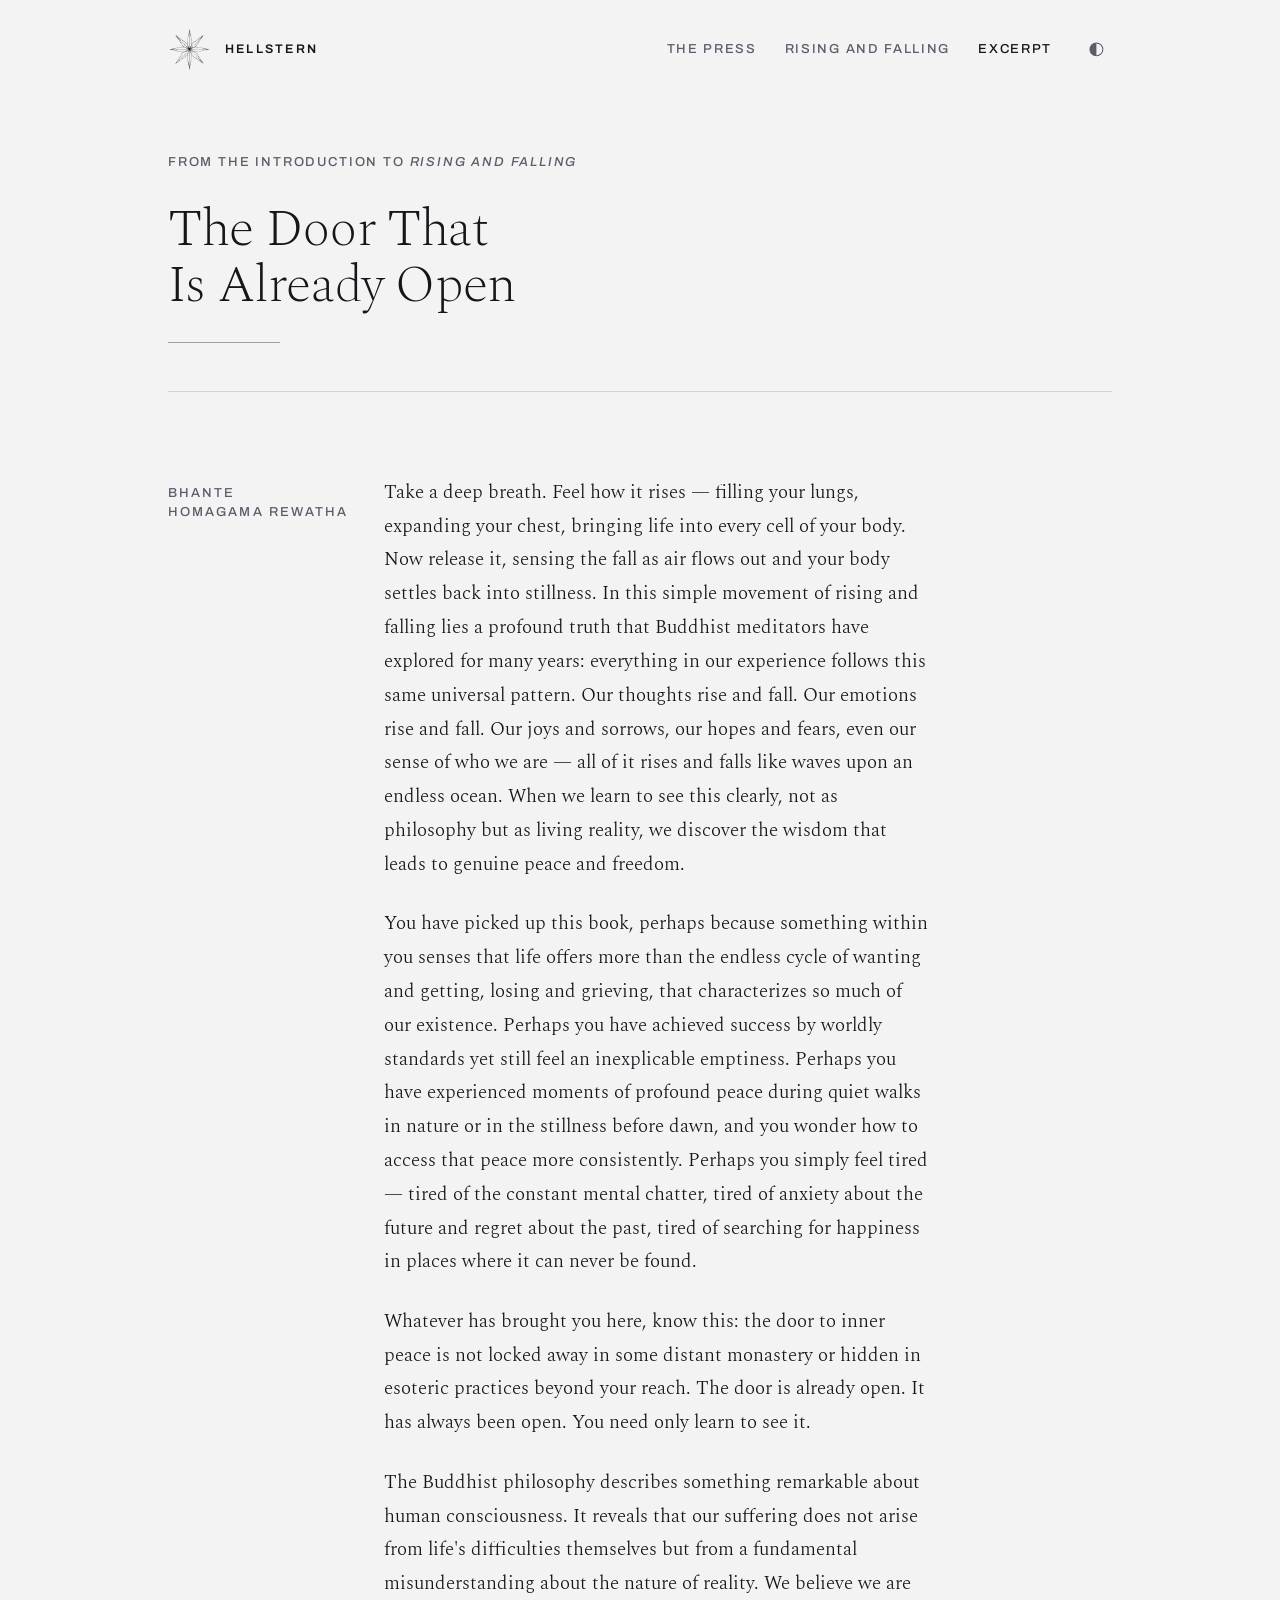
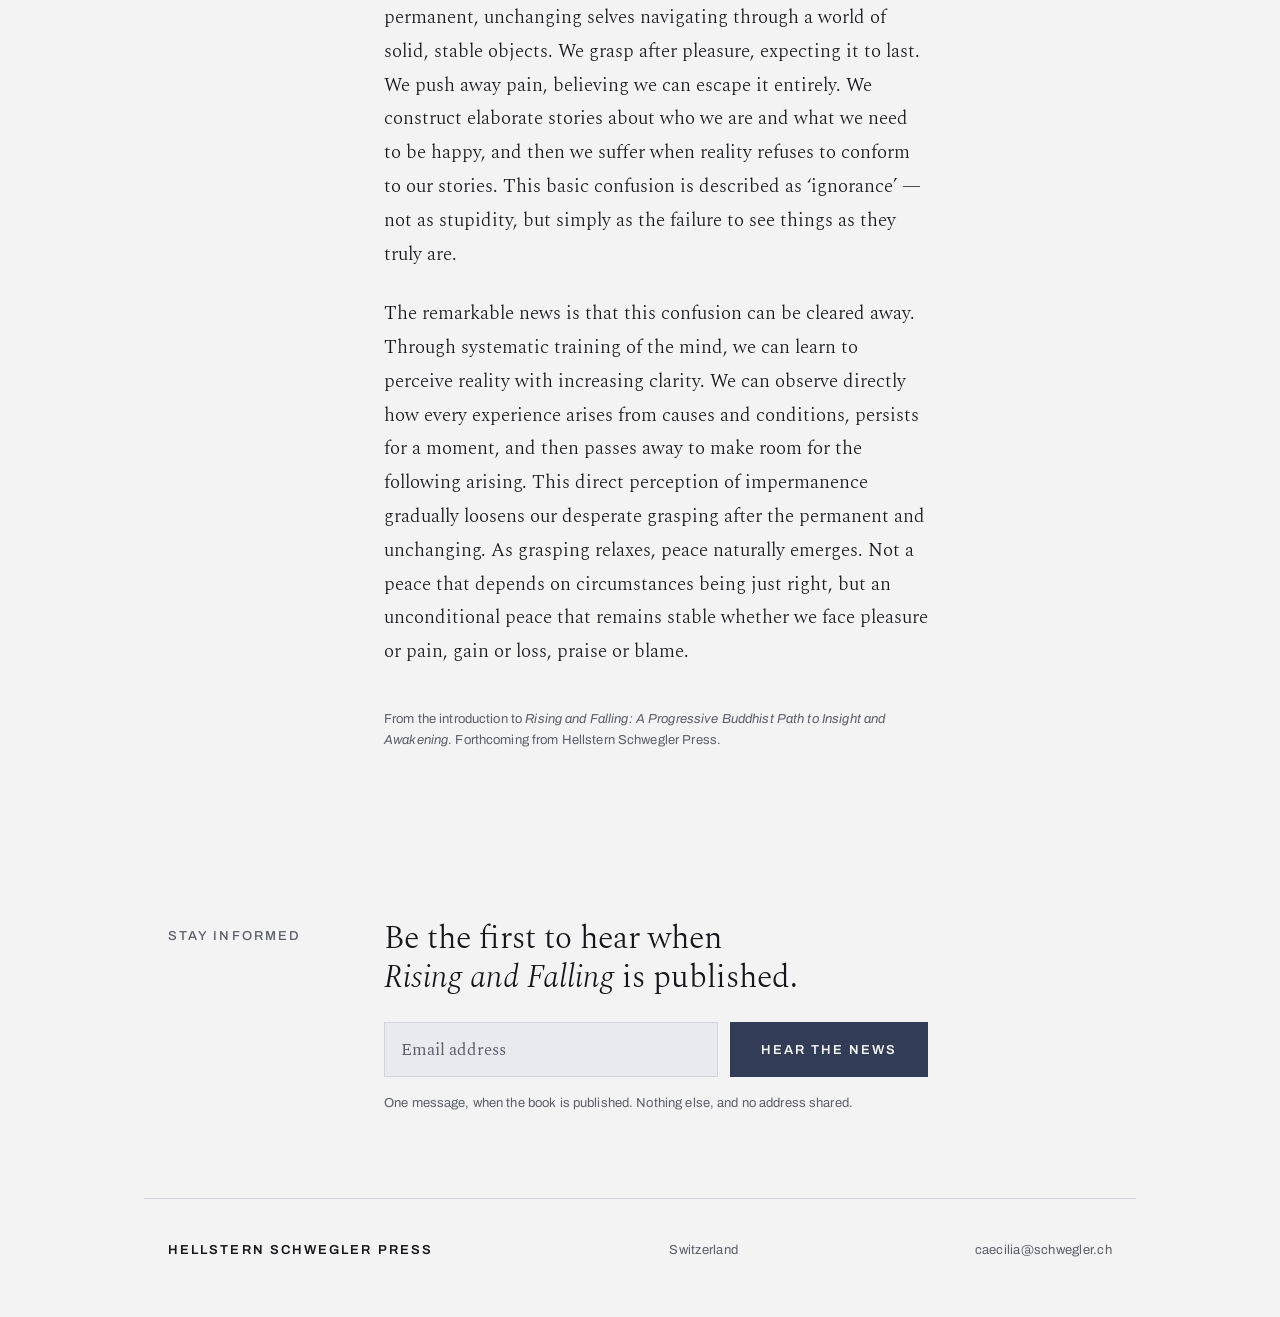
==== commit a53ea6f1: "Replace the mark with the eight-pointed star Lifted the gold line work off its navy ground into an a" ====
--- a/excerpt.html
+++ b/excerpt.html
@@ -5,7 +5,8 @@
 <meta name="viewport" content="width=device-width, initial-scale=1, viewport-fit=cover">
 <title>The Door That Is Already Open</title>
 <meta name="description" content="An excerpt from the introduction to Rising and Falling by Bhante Homagama Rewatha.">
-<link rel="icon" href="assets/img/star-mandala-mono.svg">
+<link rel="icon" type="image/png" href="assets/img/star-gold.png">
+<link rel="apple-touch-icon" href="assets/img/favicon-180.png">
 <script>
 (function(){try{var t=localStorage.getItem("hsp-theme");
 if(t==="dark"||t==="light")document.documentElement.setAttribute("data-theme",t);}catch(e){}})();
@@ -26,7 +27,7 @@
 
 <header class="frame masthead">
   <a class="mark" href="index.html">
-    <img src="assets/img/star-mandala-mono.svg" alt="" width="1000" height="1000">
+    <img src="assets/img/star-mono.png" alt="" width="512" height="512">
     <span class="mark__name">Hellstern</span>
   </a>
   <div class="masthead__end">
--- a/assets/css/site.css
+++ b/assets/css/site.css
@@ -201,8 +201,8 @@
   color: inherit;
 }
 .mark img {
-  width: 2.35rem;
-  height: 2.35rem;
+  width: 2.7rem;
+  height: 2.7rem;
   filter: invert(var(--logo-invert));
 }
 .mark__name {
@@ -554,7 +554,7 @@
 }
 
 .book__mark {
-  width: 12cqw;
+  width: 14cqw;
   margin-top: 7cqw;
   opacity: 0.7;
   filter: invert(var(--logo-invert));
